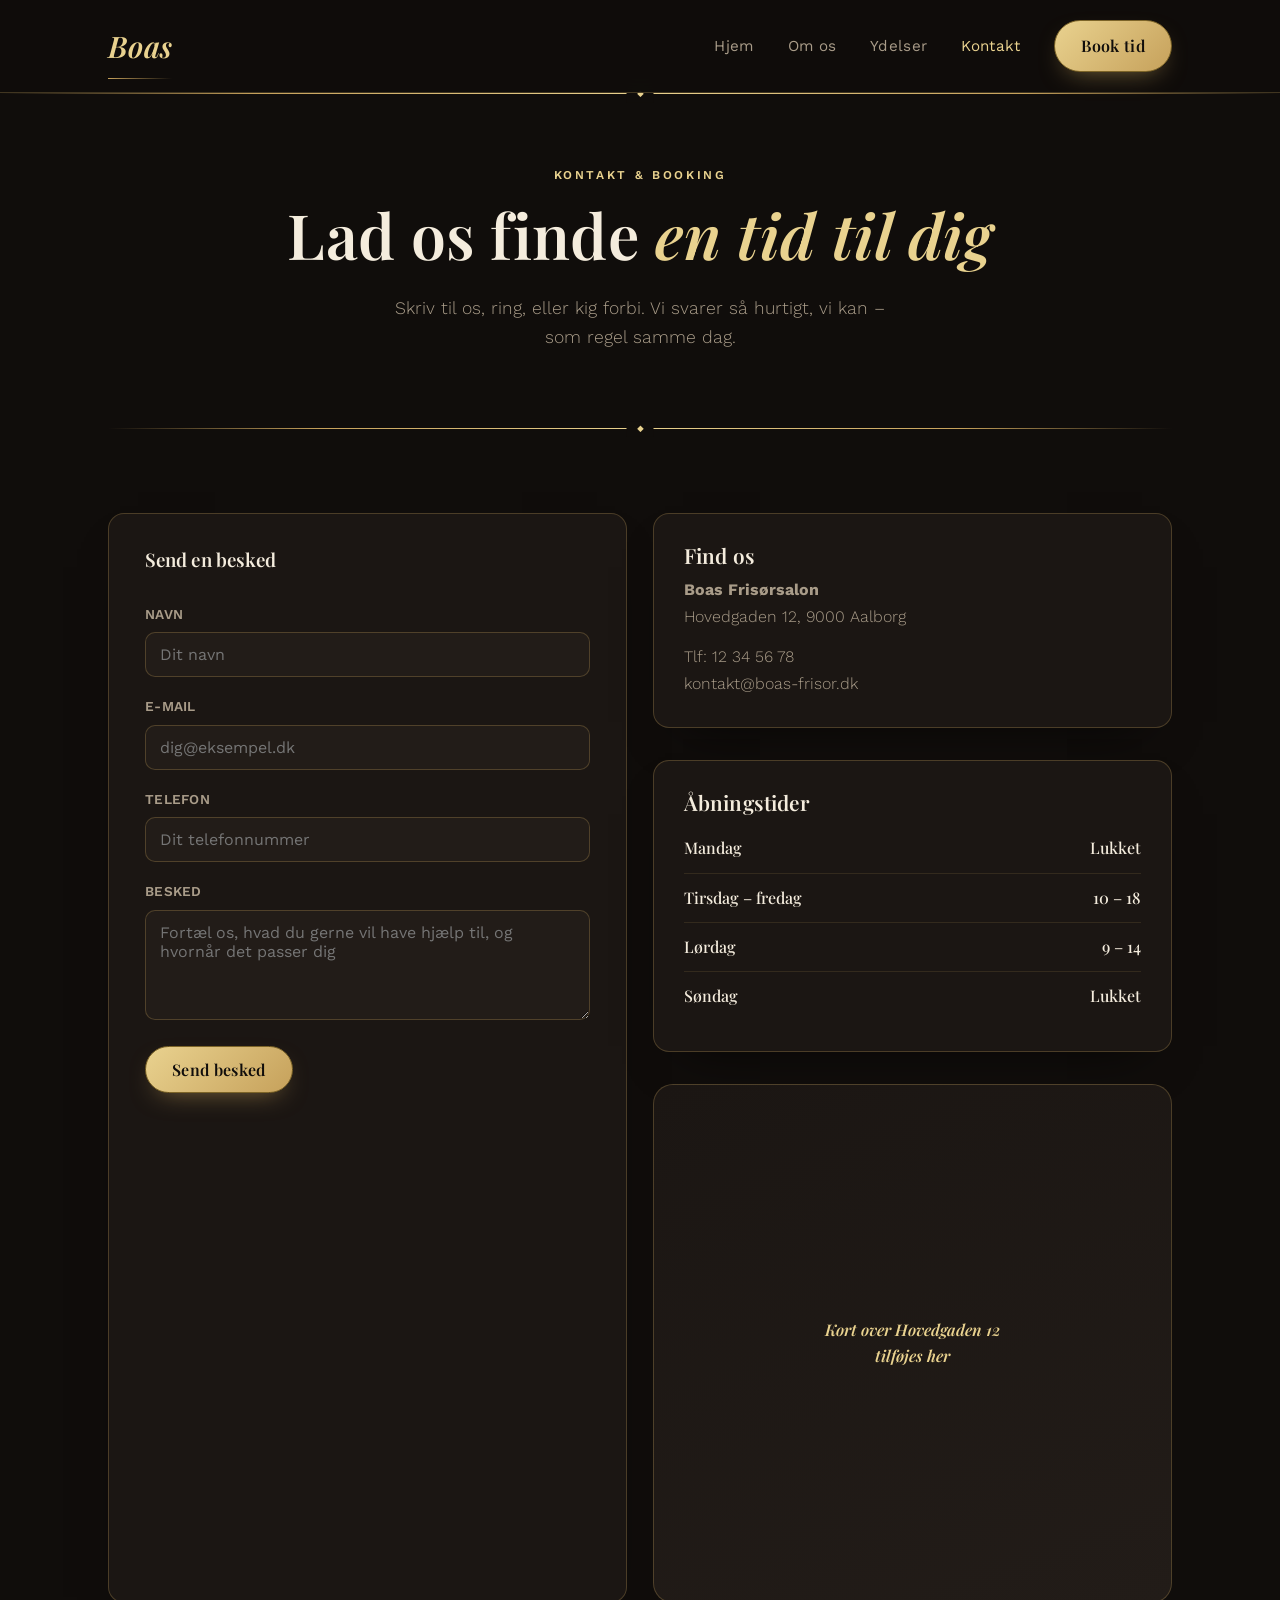
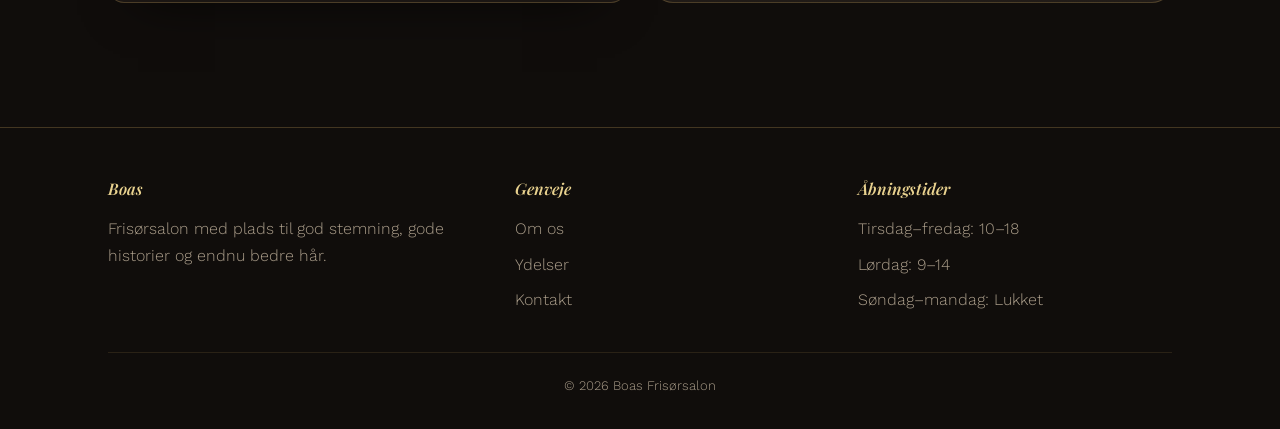
==== kontakt.html @ dca5ad89 "Fix SimplybookWidget configuration parameters" ====
<!DOCTYPE html>
<html lang="da">
<head>
<meta charset="UTF-8">
<meta name="viewport" content="width=device-width, initial-scale=1.0">
<title>Kontakt &amp; booking – Boas</title>
<link rel="stylesheet" href="styles.css">
</head>
<body>

<header>
  <div class="nav-inner">
    <a href="index.html" class="logo">Boas</a>
    <nav>
      <button class="hamburger" aria-label="Åbn menu"><span></span><span></span><span></span></button>
      <ul>
        <li><a class="nav-link" href="index.html">Hjem</a></li>
        <li><a class="nav-link" href="om-os.html">Om os</a></li>
        <li><a class="nav-link" href="ydelser.html">Ydelser</a></li>
        <li><a class="nav-link active" href="kontakt.html">Kontakt</a></li>
        <li><a class="btn coral" href="kontakt.html">Book tid</a></li>
      </ul>
    </nav>
  </div>
</header>
<div class="wave-divider"></div>

<main>
  <section class="hero">
    <div class="wrap">
      <div class="eyebrow center">Kontakt &amp; booking</div>
      <h1 class="center">Lad os finde <span class="hl">en tid til dig</span></h1>
      <p class="lead center max-56" style="margin-top:18px;">Skriv til os, ring, eller kig forbi. Vi svarer så hurtigt, vi kan – som regel samme dag.</p>
    </div>
  </section>

  <div class="wrap"><div class="wave-divider"></div></div>

  <section>
    <div class="wrap grid-2">
      <div class="contact-form">
        <h3 class="mb-m">Send en besked</h3>
        <form action="mailto:kontakt@boas-frisor.dk" method="post" enctype="text/plain">
          <div class="field">
            <label for="navn">Navn</label>
            <input type="text" id="navn" name="Navn" placeholder="Dit navn" required>
          </div>
          <div class="field">
            <label for="email">E-mail</label>
            <input type="email" id="email" name="Email" placeholder="dig@eksempel.dk" required>
          </div>
          <div class="field">
            <label for="telefon">Telefon</label>
            <input type="tel" id="telefon" name="Telefon" placeholder="Dit telefonnummer">
          </div>
          <div class="field">
            <label for="besked">Besked</label>
            <textarea id="besked" name="Besked" placeholder="Fortæl os, hvad du gerne vil have hjælp til, og hvornår det passer dig" required></textarea>
          </div>
          <button type="submit" class="btn coral">Send besked</button>
        </form>
      </div>

      <div>
        <div class="card mb-m">
          <h3 class="mb-s">Find os</h3>
          <p><strong>Boas Frisørsalon</strong></p>
          <p>Hovedgaden 12, 9000 Aalborg</p>
          <p style="margin-top:14px;">Tlf: 12 34 56 78<br>kontakt@boas-frisor.dk</p>
        </div>

        <div class="card mb-m">
          <h3 class="mb-s">Åbningstider</h3>
          <div class="hours-row"><span>Mandag</span><span>Lukket</span></div>
          <div class="hours-row"><span>Tirsdag – fredag</span><span>10 – 18</span></div>
          <div class="hours-row"><span>Lørdag</span><span>9 – 14</span></div>
          <div class="hours-row"><span>Søndag</span><span>Lukket</span></div>
        </div>

        <div class="map-blob">
          Kort over Hovedgaden 12<br>tilføjes her
        </div>
      </div>
    </div>
  </section>
</main>

<footer>
  <div class="wrap">
    <div class="footer-grid">
      <div>
        <h4>Boas</h4>
        <p>Frisørsalon med plads til god stemning, gode historier og endnu bedre hår.</p>
      </div>
      <div>
        <h4>Genveje</h4>
        <ul>
          <li><a href="om-os.html">Om os</a></li>
          <li><a href="ydelser.html">Ydelser</a></li>
          <li><a href="kontakt.html">Kontakt</a></li>
        </ul>
      </div>
      <div>
        <h4>Åbningstider</h4>
        <ul>
          <li>Tirsdag–fredag: 10–18</li>
          <li>Lørdag: 9–14</li>
          <li>Søndag–mandag: Lukket</li>
        </ul>
      </div>
    </div>
    <div class="footer-bottom">© 2026 Boas Frisørsalon</div>
  </div>
</footer>
<script src="//widget.simplybook.it/v2/widget/widget.js" type="text/javascript"></script>
<script type="text/javascript">
    var widget = new SimplybookWidget({"widget_type":"button","url":"https:\/\/boastest.simplybook.it","theme":"default","theme_settings":{"timeline_hide_unavailable":"1","hide_past_days":"0","timeline_show_end_time":"0","timeline_modern_display":"as_slots","sb_base_color":"#216849","display_item_mode":"block","booking_nav_bg_color":"#216849","body_bg_color":"#f7f7f7","sb_review_image":"","dark_font_color":"#333333","light_font_color":"#ffffff","btn_color_1":"#6b9080","sb_company_label_color":"#ffffff","hide_img_mode":"0","show_sidebar":"1","sb_busy":"#c7b3b3","sb_available":"#d6ebff"},"timeline":"modern","datepicker":"top_calendar","is_rtl":false,"app_config":{"clear_session":1,"allow_switch_to_ada":0,"predefined":[]},"button_title":"Book nu","button_background_color":"#754c00","button_text_color":"#ffffff","button_position":"bottom","button_position_offset":"50%"});
</script>
</body>
</html>
---- styles.css ----
@import url('https://fonts.googleapis.com/css2?family=Playfair+Display:ital,wght@0,500;0,600;0,700;1,500;1,600&family=Work+Sans:wght@300;400;500;600&display=swap');

:root{
  --ink: #100D0B;          /* main background, near-black warm */
  --paper: #1B1613;        /* elevated card background */
  --paper-2: #221C18;      /* form fields, secondary elevation */
  --cream: #F4ECDD;        /* primary light text */
  --muted: #A99C89;        /* secondary/muted text */
  --gold: #C6A15B;         /* primary metallic gold accent */
  --gold-bright: #E9D28F;  /* light gold, hover/highlight */
  --gold-deep: #7C6428;    /* deep bronze, borders/shadow */
  --line: rgba(198,161,91,0.28);      /* thin gold hairline */
  --line-soft: rgba(198,161,91,0.14); /* faint gold tint */

  /* mapped so existing inline colour references become gold-family tints */
  --coral: var(--gold);
  --teal: var(--gold-bright);
  --mustard: var(--gold-bright);
  --lavender: var(--gold-deep);
  --coral-soft: rgba(198,161,91,0.14);
  --teal-soft: rgba(233,210,143,0.12);
  --mustard-soft: rgba(233,210,143,0.14);
  --lavender-soft: rgba(124,100,40,0.22);

  --radius-blob: 50%;
}

*{box-sizing:border-box; margin:0; padding:0;}

html{scroll-behavior:smooth;}

body{
  background:var(--ink);
  color:var(--cream);
  font-family:'Work Sans', sans-serif;
  font-weight:300;
  font-size:16px;
  line-height:1.65;
  overflow-x:hidden;
}

h1,h2,h3,.display{
  font-family:'Playfair Display', serif;
  font-weight:600;
  line-height:1.12;
  letter-spacing:0.005em;
  color:var(--cream);
}

a{color:inherit; text-decoration:none;}

img{max-width:100%; display:block;}

.wrap{
  max-width:1120px;
  margin:0 auto;
  padding:0 28px;
}

/* ---------- Header ---------- */
header{
  position:sticky;
  top:0;
  z-index:50;
  background:rgba(16,13,11,0.86);
  backdrop-filter:blur(10px);
  border-bottom:1px solid var(--line);
}

.nav-inner{
  display:flex;
  align-items:center;
  justify-content:space-between;
  padding:20px 28px;
  max-width:1120px;
  margin:0 auto;
}

.logo{
  font-family:'Playfair Display', serif;
  font-style:italic;
  font-weight:600;
  font-size:1.85rem;
  color:var(--gold-bright);
  position:relative;
  display:inline-block;
  letter-spacing:0.01em;
}
.logo::after{
  content:'';
  position:absolute;
  left:0; right:0; bottom:-8px;
  height:1px;
  background:linear-gradient(90deg, var(--gold), transparent);
}

nav ul{
  list-style:none;
  display:flex;
  gap:34px;
  align-items:center;
}

nav a.nav-link{
  font-weight:400;
  font-size:.95rem;
  letter-spacing:.02em;
  position:relative;
  padding:4px 0;
  color:var(--muted);
  transition:color .2s ease;
}
nav a.nav-link.active,
nav a.nav-link:hover{
  color:var(--gold-bright);
}

.btn{
  display:inline-flex;
  align-items:center;
  gap:8px;
  font-family:'Playfair Display', serif;
  font-weight:600;
  letter-spacing:.02em;
  padding:12px 26px;
  border-radius:999px;
  border:1px solid var(--gold-deep);
  background:linear-gradient(135deg, var(--gold-bright), var(--gold));
  color:var(--ink);
  box-shadow:0 10px 26px -12px rgba(198,161,91,0.65);
  transition:transform .2s ease, box-shadow .2s ease, background .2s ease;
  cursor:pointer;
  font-size:1rem;
}
.btn:hover{
  transform:translateY(-2px);
  box-shadow:0 14px 30px -10px rgba(233,210,143,0.55);
}
.btn:active{
  transform:translateY(0);
  box-shadow:0 6px 16px -8px rgba(198,161,91,0.6);
}
.btn.coral{background:linear-gradient(135deg, var(--gold-bright), var(--gold)); color:var(--ink);}
.btn.teal{
  background:transparent;
  color:var(--gold-bright);
  border:1px solid var(--gold);
  box-shadow:none;
}
.btn.teal:hover{background:var(--line-soft); box-shadow:none; transform:translateY(-2px);}
.btn.ghost{background:transparent; color:var(--cream); border:1px solid var(--line); box-shadow:none;}
.btn.ghost:hover{border-color:var(--gold); color:var(--gold-bright); box-shadow:none;}

.hamburger{display:none; flex-direction:column; gap:5px; background:none; border:none; cursor:pointer;}
.hamburger span{width:26px; height:2px; background:var(--gold-bright); border-radius:2px;}

/* ---------- Hairline divider ---------- */
.wave-divider{
  width:100%;
  height:1px;
  background:linear-gradient(90deg, transparent, var(--gold) 20%, var(--gold-bright) 50%, var(--gold) 80%, transparent);
  margin:0;
  position:relative;
}
.wave-divider::after{
  content:'\25C6';
  position:absolute;
  left:50%; top:50%;
  transform:translate(-50%,-50%);
  font-size:.6rem;
  color:var(--gold-bright);
  background:var(--ink);
  padding:0 10px;
}

/* ---------- Dye drop bullets (now gold accent dots) ---------- */
.dyedrop{
  display:inline-block;
  width:7px; height:7px;
  border-radius:50%;
  margin-right:12px;
  flex-shrink:0;
  background:var(--gold) !important;
  box-shadow:0 0 0 3px var(--line-soft);
}

/* ---------- Sections ---------- */
section{padding:84px 0;}
.section-tight{padding:56px 0;}

.eyebrow{
  font-family:'Work Sans', sans-serif;
  font-weight:600;
  color:var(--gold-bright);
  text-transform:uppercase;
  letter-spacing:.22em;
  font-size:.75rem;
  margin-bottom:14px;
}

.blob-frame{
  border-radius:50%;
  overflow:hidden;
  border:1px solid var(--gold);
  background:var(--paper);
  aspect-ratio:1/1;
  display:flex;
  align-items:center;
  justify-content:center;
  font-family:'Playfair Display';
  font-style:italic;
  font-weight:600;
  color:var(--gold-bright);
  text-align:center;
  padding:20px;
}

/* ---------- Hero ---------- */
.hero{
  padding:72px 0 44px;
  position:relative;
}
.hero-grid{
  display:grid;
  grid-template-columns:1.15fr 0.85fr;
  gap:56px;
  align-items:center;
}
.hero h1{
  font-size:clamp(2.5rem, 5vw, 3.9rem);
  margin-bottom:24px;
  font-weight:600;
}
.hero h1 .hl{
  font-style:italic;
  color:var(--gold-bright);
  background:none;
  padding:0;
  border-radius:0;
}
.hero p.lead{
  font-size:1.1rem;
  color:var(--muted);
  max-width:46ch;
  margin-bottom:32px;
  font-weight:300;
}
.hero-ctas{display:flex; gap:16px; flex-wrap:wrap;}

.hero-visual{
  background:linear-gradient(160deg, var(--paper), var(--paper-2));
  border:1px solid var(--line);
  border-radius:20px;
  aspect-ratio:0.95/1;
  position:relative;
  display:flex; align-items:center; justify-content:center;
  font-family:'Playfair Display'; font-style:italic; font-weight:600; color:var(--gold-bright);
  font-size:1.25rem; text-align:center; padding:34px;
}
.hero-visual--photo{
  overflow:hidden;
  padding:0;
}
.hero-visual--photo img{
  width:100%;
  height:100%;
  object-fit:cover;
  filter:saturate(0.85) brightness(0.85);
}
.hero-visual--photo::after{
  content:'';
  position:absolute;
  inset:0;
  background:linear-gradient(180deg, rgba(16,13,11,0.05), rgba(16,13,11,0.55)),
             linear-gradient(0deg, rgba(198,161,91,0.18), transparent 40%);
  pointer-events:none;
}
.hero-visual .badge{
  position:absolute;
  top:-16px; right:-12px;
  background:linear-gradient(135deg, var(--gold-bright), var(--gold));
  color:var(--ink);
  border:1px solid var(--gold-deep);
  border-radius:50%;
  width:92px; height:92px;
  display:flex; align-items:center; justify-content:center;
  font-family:'Work Sans'; font-weight:600;
  font-size:.72rem;
  letter-spacing:.03em;
  text-align:center;
  transform:rotate(-6deg);
  line-height:1.3;
  box-shadow:0 10px 24px -10px rgba(198,161,91,0.6);
}

/* ---------- Cards grid ---------- */
.grid-3{
  display:grid;
  grid-template-columns:repeat(3, 1fr);
  gap:26px;
}
.grid-2{
  display:grid;
  grid-template-columns:1fr 1fr;
  gap:26px;
}
.card{
  background:var(--paper);
  border:1px solid var(--line);
  border-radius:16px;
  padding:30px;
  box-shadow:0 24px 50px -30px rgba(0,0,0,0.75);
}
.card h3{font-size:1.3rem; margin-bottom:10px; font-weight:600;}
.card p{color:var(--muted); font-weight:300;}
.card .tag{
  display:inline-block;
  font-size:.7rem;
  font-weight:600;
  font-family:'Work Sans';
  letter-spacing:.08em;
  text-transform:uppercase;
  color:var(--gold-bright) !important;
  background:var(--line-soft) !important;
  padding:5px 14px;
  border-radius:999px;
  margin-bottom:16px;
  border:1px solid var(--line);
}

/* ---------- Price rows ---------- */
.price-list{list-style:none;}
.price-row{
  display:flex;
  justify-content:space-between;
  align-items:baseline;
  gap:16px;
  padding:18px 0;
  border-bottom:1px solid var(--line-soft);
}
.price-row:first-child{padding-top:0;}
.price-row .name{font-family:'Playfair Display'; font-weight:600; font-size:1.05rem; display:flex; align-items:center; color:var(--cream);}
.price-row .desc{display:block; font-family:'Work Sans'; font-weight:300; font-size:.85rem; color:var(--muted); margin-top:4px;}
.price-row .amount{font-family:'Playfair Display'; font-weight:600; white-space:nowrap; color:var(--gold-bright);}

/* ---------- Team ---------- */
.team-card{text-align:center;}
.team-card .blob-frame{margin:0 auto 20px; width:140px; height:140px; font-size:1.4rem;}

/* ---------- CTA banner ---------- */
.cta-banner{
  background:linear-gradient(135deg, var(--gold-bright), var(--gold) 55%, var(--gold-deep));
  color:var(--ink);
  border-radius:24px;
  padding:60px 40px;
  text-align:center;
}
.cta-banner h2{color:var(--ink); margin-bottom:14px; font-style:italic;}
.cta-banner p{max-width:50ch; margin:0 auto 28px; opacity:.85; color:var(--ink); font-weight:400;}
.cta-banner .btn{background:var(--ink); color:var(--gold-bright); border:1px solid var(--ink); box-shadow:0 14px 30px -14px rgba(0,0,0,0.5);}
.cta-banner .btn:hover{background:#1c1713;}

/* ---------- Footer ---------- */
footer{
  border-top:1px solid var(--line);
  padding:48px 0 32px;
  margin-top:40px;
}
.footer-grid{
  display:grid;
  grid-template-columns:1.2fr 1fr 1fr;
  gap:30px;
  margin-bottom:30px;
}
footer h4{font-family:'Playfair Display'; font-style:italic; font-weight:600; margin-bottom:14px; color:var(--gold-bright);}
footer p{color:var(--muted); font-weight:300;}
footer ul{list-style:none;}
footer li{margin-bottom:9px; color:var(--muted);}
footer li a:hover{color:var(--gold-bright);}
.footer-bottom{
  font-size:.82rem;
  color:var(--muted);
  text-align:center;
  padding-top:22px;
  border-top:1px solid var(--line-soft);
}

/* ---------- Utility ---------- */
.mb-s{margin-bottom:16px;}
.mb-m{margin-bottom:32px;}
.mb-l{margin-bottom:56px;}
.center{text-align:center;}
.max-56{max-width:56ch; margin-left:auto; margin-right:auto; color:var(--muted);}

/* ---------- Contact form ---------- */
.contact-form{
  background:var(--paper);
  border:1px solid var(--line);
  border-radius:16px;
  padding:36px;
  box-shadow:0 24px 50px -30px rgba(0,0,0,0.75);
}
.field{margin-bottom:18px;}
.field label{
  display:block;
  font-family:'Work Sans';
  font-weight:600;
  letter-spacing:.02em;
  margin-bottom:7px;
  font-size:.85rem;
  color:var(--muted);
  text-transform:uppercase;
}
.field input, .field textarea{
  width:100%;
  border:1px solid var(--line);
  border-radius:10px;
  padding:12px 14px;
  font-family:'Work Sans';
  font-size:1rem;
  background:var(--paper-2);
  color:var(--cream);
}
.field textarea{resize:vertical; min-height:110px;}
.field input:focus, .field textarea:focus{
  outline:1px solid var(--gold);
  outline-offset:2px;
}

.hours-row{display:flex; justify-content:space-between; padding:11px 0; border-bottom:1px solid var(--line-soft); font-family:'Playfair Display'; font-weight:500; color:var(--cream);}
.hours-row:last-child{border-bottom:none;}

.map-blob{
  background:linear-gradient(160deg, var(--paper), var(--paper-2));
  border:1px solid var(--line);
  border-radius:20px;
  aspect-ratio:1/1;
  display:flex; align-items:center; justify-content:center;
  font-family:'Playfair Display'; font-style:italic; font-weight:600; color:var(--gold-bright);
  text-align:center; padding:24px;
}

/* ---------- Responsive ---------- */
@media (max-width: 860px){
  .hero-grid{grid-template-columns:1fr;}
  .hero-visual{margin:0 auto; max-width:340px;}
  .grid-3{grid-template-columns:1fr 1fr;}
  .footer-grid{grid-template-columns:1fr 1fr;}
}

@media (max-width: 620px){
  nav ul{
    position:fixed;
    top:74px; left:0; right:0;
    background:var(--ink);
    flex-direction:column;
    align-items:flex-start;
    padding:22px 28px 28px;
    border-bottom:1px solid var(--line);
    display:none;
    gap:18px;
  }
  nav ul.open{display:flex;}
  .hamburger{display:flex;}
  .grid-3, .grid-2{grid-template-columns:1fr;}
  .footer-grid{grid-template-columns:1fr;}
  section{padding:56px 0;}
  .cta-banner{padding:44px 24px;}
}

@media (prefers-reduced-motion: reduce){
  html{scroll-behavior:auto;}
  .btn{transition:none;}
}
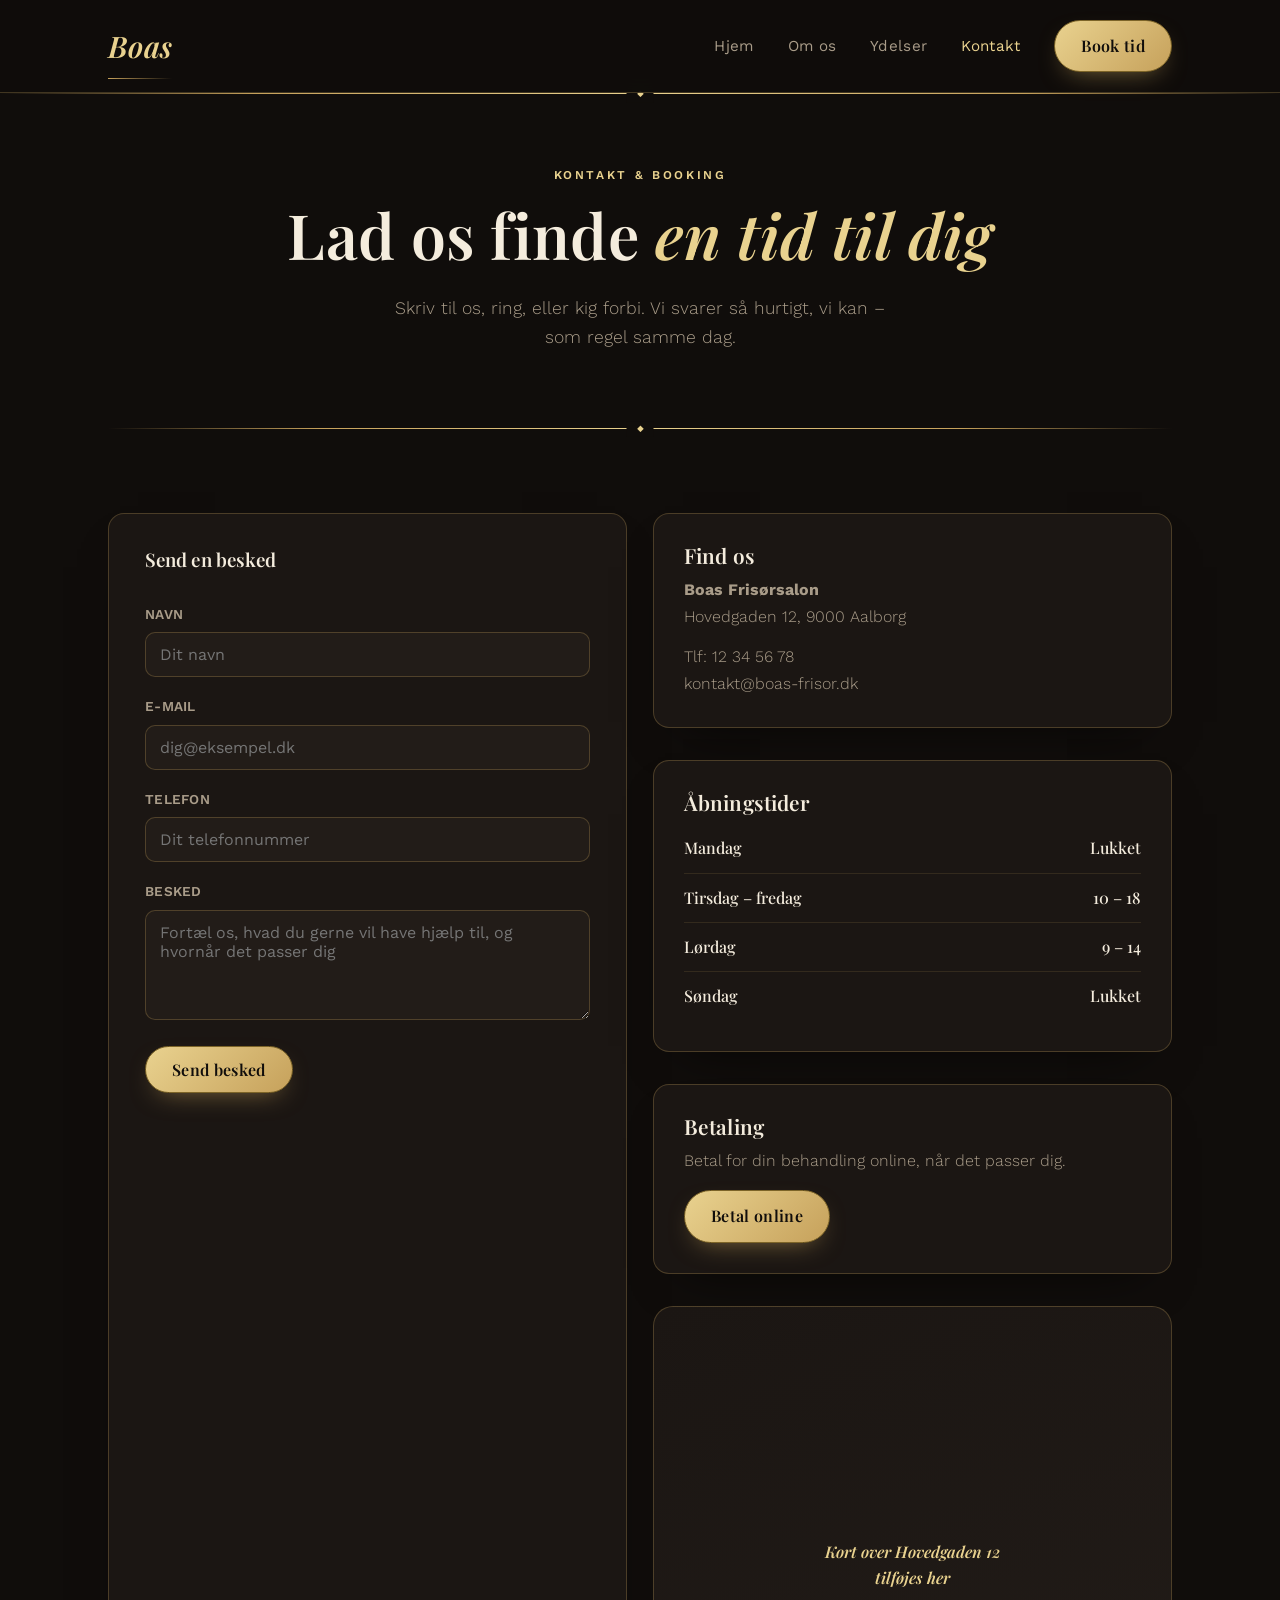
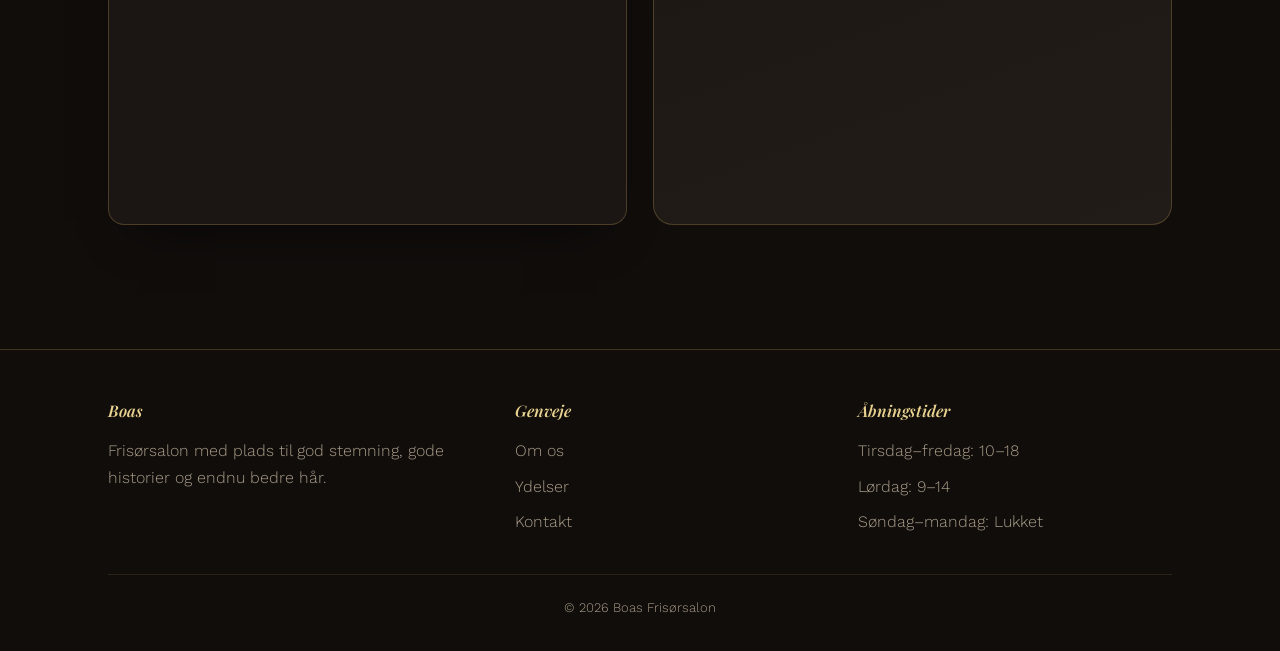
==== commit 3db3b768: "Add online payment information to kontakt.html Added payment section with online payment link." ====
--- a/kontakt.html
+++ b/kontakt.html
@@ -76,8 +76,12 @@
           <div class="hours-row"><span>Lørdag</span><span>9 – 14</span></div>
           <div class="hours-row"><span>Søndag</span><span>Lukket</span></div>
         </div>
-
-        <div class="map-blob">
+        <div class="card mb-m">
+      <h3 class="mb-s">Betaling</h3>
+      <p class="mb-s">Betal for din behandling online, når det passer dig.</p>
+      <a href="https://payment.quickpay.net/payments/f9f93615ed16ef1f6ab1800ab92f21b41239e9374bb2956033321c95a57ea30a" class="btn coral" target="_blank" rel="noopener">Betal online</a>
+        </div>
+          <div class="map-blob">
           Kort over Hovedgaden 12<br>tilføjes her
         </div>
       </div>
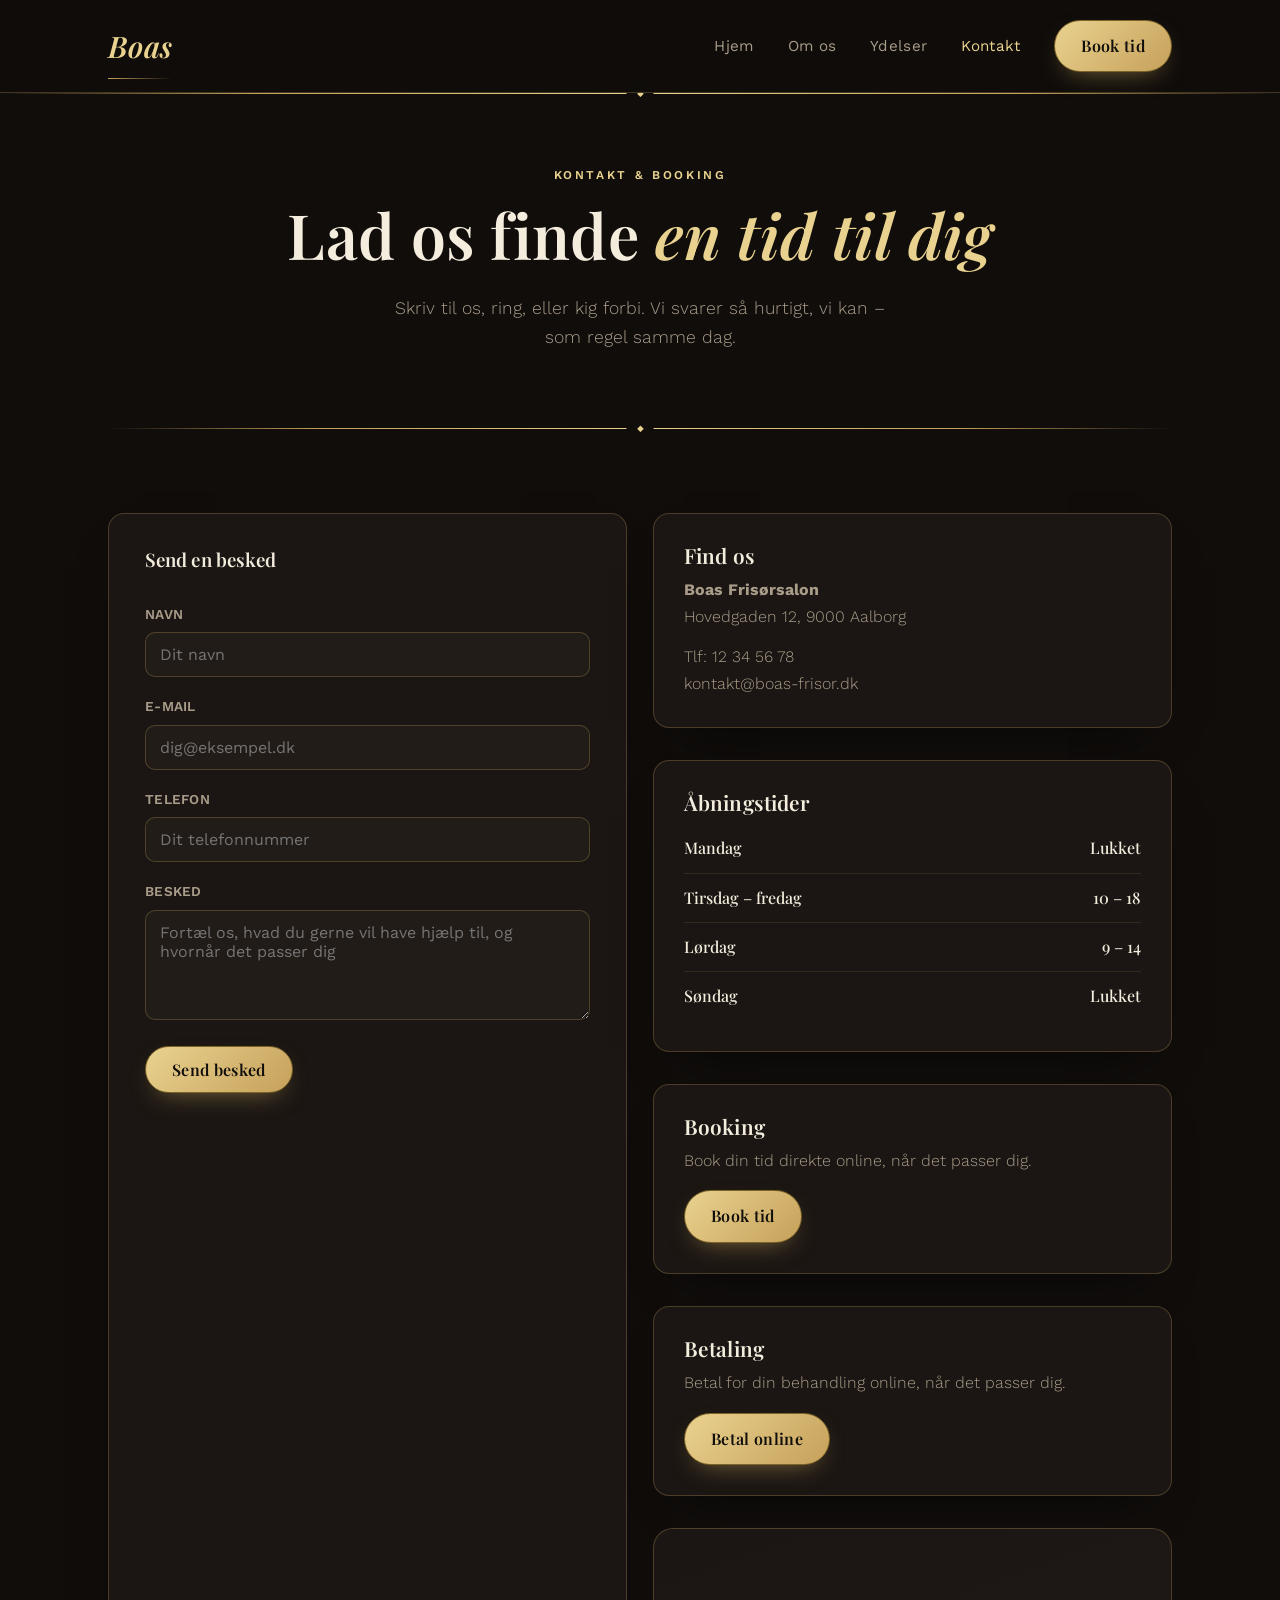
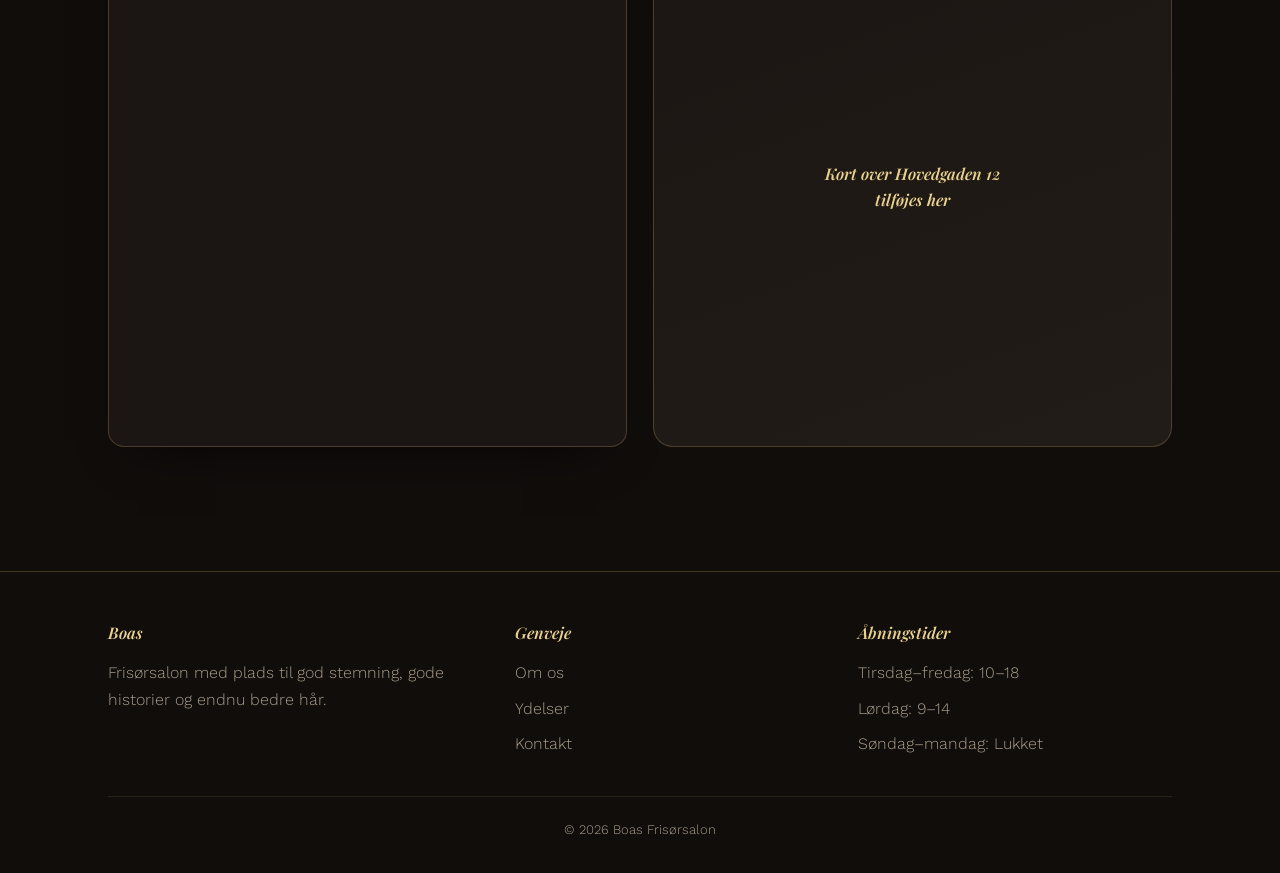
==== commit 09a11b99: "Add online booking section to kontakt.html Added booking section with link to online booking service" ====
--- a/kontakt.html
+++ b/kontakt.html
@@ -77,6 +77,11 @@
           <div class="hours-row"><span>Søndag</span><span>Lukket</span></div>
         </div>
         <div class="card mb-m">
+  <h3 class="mb-s">Booking</h3>
+  <p class="mb-s">Book din tid direkte online, når det passer dig.</p>
+  <a href="https://boastest.simplybook.it" class="btn coral" target="_blank" rel="noopener">Book tid</a>
+</div>
+        <div class="card mb-m">
       <h3 class="mb-s">Betaling</h3>
       <p class="mb-s">Betal for din behandling online, når det passer dig.</p>
       <a href="https://payment.quickpay.net/payments/f9f93615ed16ef1f6ab1800ab92f21b41239e9374bb2956033321c95a57ea30a" class="btn coral" target="_blank" rel="noopener">Betal online</a>
@@ -116,9 +121,6 @@
     <div class="footer-bottom">© 2026 Boas Frisørsalon</div>
   </div>
 </footer>
-<script src="//widget.simplybook.it/v2/widget/widget.js" type="text/javascript"></script>
-<script type="text/javascript">
-    var widget = new SimplybookWidget({"widget_type":"button","url":"https:\/\/boastest.simplybook.it","theme":"default","theme_settings":{"timeline_hide_unavailable":"1","hide_past_days":"0","timeline_show_end_time":"0","timeline_modern_display":"as_slots","sb_base_color":"#216849","display_item_mode":"block","booking_nav_bg_color":"#216849","body_bg_color":"#f7f7f7","sb_review_image":"","dark_font_color":"#333333","light_font_color":"#ffffff","btn_color_1":"#6b9080","sb_company_label_color":"#ffffff","hide_img_mode":"0","show_sidebar":"1","sb_busy":"#c7b3b3","sb_available":"#d6ebff"},"timeline":"modern","datepicker":"top_calendar","is_rtl":false,"app_config":{"clear_session":1,"allow_switch_to_ada":0,"predefined":[]},"button_title":"Book nu","button_background_color":"#754c00","button_text_color":"#ffffff","button_position":"bottom","button_position_offset":"50%"});
-</script>
+
 </body>
 </html>
